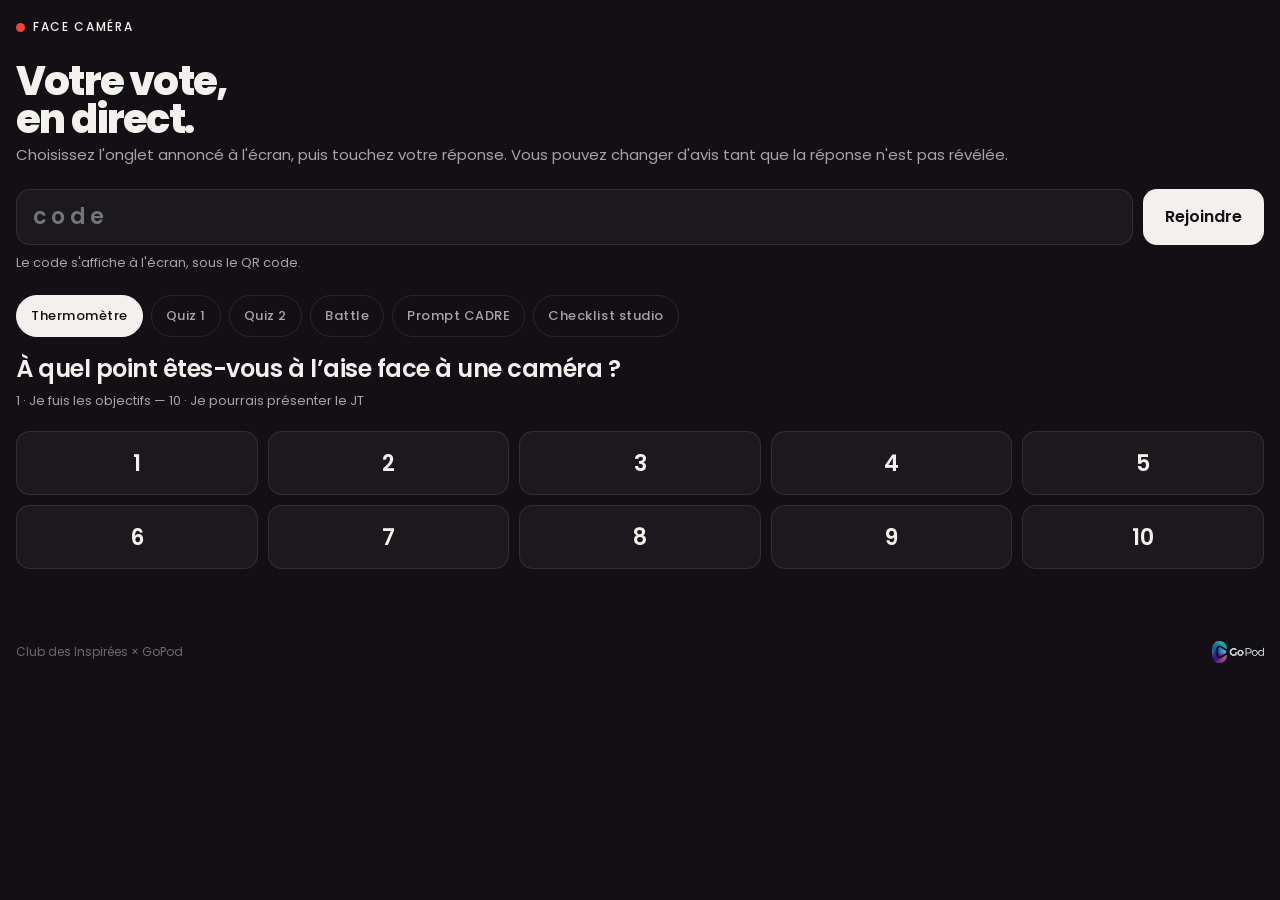
==== v/index.html @ 8ddbfb66 "Présentation Face caméra : version web animée avec votes en direct Co-Authored-By: Claude Opus 5.5 <" ====
<!doctype html>
<html lang="fr">
<head>
<meta charset="utf-8">
<meta name="viewport" content="width=device-width,initial-scale=1,viewport-fit=cover">
<meta name="theme-color" content="#121014">
<title>Face caméra · Vote</title>
<style>
@font-face{font-family:Poppins;src:url(../fonts/poppins-latin-400-normal.woff2) format('woff2');font-weight:400;font-display:swap}
@font-face{font-family:Poppins;src:url(../fonts/poppins-latin-500-normal.woff2) format('woff2');font-weight:500;font-display:swap}
@font-face{font-family:Poppins;src:url(../fonts/poppins-latin-600-normal.woff2) format('woff2');font-weight:600;font-display:swap}
@font-face{font-family:Poppins;src:url(../fonts/poppins-latin-800-normal.woff2) format('woff2');font-weight:800;font-display:swap}
:root{--bg:#121014;--card:#1C191E;--ink:#F3F1EE;--mute:#A9A3A6;--dim:#6E676B;--line:rgba(243,241,238,.10);--blue:#2F7BF0;--rec:#F0443A;--ease:cubic-bezier(.16,1,.3,1)}
*{box-sizing:border-box;margin:0;padding:0;-webkit-tap-highlight-color:transparent}
html,body{background:var(--bg);color:var(--ink);font-family:Poppins,system-ui,sans-serif}
body{min-height:100svh;padding:max(18px,env(safe-area-inset-top)) 16px calc(28px + env(safe-area-inset-bottom))}
header{display:flex;align-items:center;justify-content:space-between;font-size:12px;letter-spacing:.14em;text-transform:uppercase;color:var(--mute);font-weight:500}
.rec{display:flex;align-items:center;gap:8px;color:var(--ink)}.rec i{width:9px;height:9px;border-radius:50%;background:var(--rec);animation:blink 1.6s steps(2) infinite}
@keyframes blink{50%{opacity:.25}}
h1{font-size:40px;font-weight:800;letter-spacing:-.045em;line-height:.95;margin:26px 0 6px}
.lead{color:var(--mute);font-size:15px;line-height:1.5}
nav{display:flex;gap:8px;overflow-x:auto;margin:22px -16px 18px;padding:0 16px;scrollbar-width:none}
nav::-webkit-scrollbar{display:none}
nav button{flex:none;border:1px solid var(--line);background:transparent;color:var(--mute);font:500 13px Poppins;letter-spacing:.04em;padding:10px 14px;border-radius:999px}
nav button[aria-selected=true]{background:var(--ink);color:var(--bg);border-color:var(--ink)}
.panel{display:none}.panel.on{display:block;animation:in .5s var(--ease)}
@keyframes in{from{opacity:0;transform:translateY(12px)}}
.q{font-size:24px;font-weight:600;letter-spacing:-.02em;line-height:1.2}
.hint{color:var(--mute);font-size:13px;margin-top:8px}
.opts{display:grid;gap:10px;margin-top:20px}
.opts.scale{grid-template-columns:repeat(5,1fr)}
.opt{display:flex;align-items:center;gap:14px;min-height:64px;border:1px solid var(--line);background:var(--card);color:var(--ink);font:600 18px Poppins;letter-spacing:-.01em;padding:0 18px;border-radius:14px;text-align:left;transition:transform .15s var(--ease),background .25s,border-color .25s}
.opt:active{transform:scale(.97)}
.opt b{flex:none;width:34px;height:34px;border-radius:50%;border:1px solid rgba(243,241,238,.25);display:grid;place-items:center;font-size:14px}
.scale .opt{justify-content:center;padding:0;font-size:22px}
.opt.sel{background:var(--blue);border-color:var(--blue)}.opt.sel b{border-color:#fff;background:#fff;color:var(--blue)}
.status{min-height:22px;margin-top:16px;font-size:14px;color:var(--mute)}
.status.ok{color:var(--ink)}.status.err{color:var(--rec)}
pre{white-space:pre-wrap;font:400 15px/1.55 Poppins;background:var(--card);border:1px solid var(--line);border-radius:14px;padding:18px;margin-top:16px}
pre mark{background:rgba(47,123,240,.22);color:var(--ink);border-radius:4px;padding:0 3px}
.btn{display:block;width:100%;margin-top:14px;min-height:56px;border:0;border-radius:14px;background:var(--ink);color:var(--bg);font:600 16px Poppins}
ol{list-style:none;counter-reset:r;margin-top:16px;display:grid;gap:10px}
ol li{counter-increment:r;background:var(--card);border:1px solid var(--line);border-radius:14px;padding:14px 16px 14px 52px;position:relative;font-size:15px;line-height:1.45}
ol li:before{content:counter(r);position:absolute;left:16px;top:13px;width:24px;height:24px;border-radius:50%;background:var(--blue);display:grid;place-items:center;font-size:12px;font-weight:600}
.check li{padding-left:56px;cursor:pointer}.check li:before{content:"";background:transparent;border:1.5px solid var(--mute);border-radius:7px}
.check li.on{color:var(--mute);text-decoration:line-through}.check li.on:before{background:var(--blue);border-color:var(--blue)}
.code{display:flex;gap:10px;margin-top:22px}
.code input{flex:1;min-height:56px;border:1px solid var(--line);background:var(--card);color:var(--ink);font:600 22px Poppins;letter-spacing:.2em;text-transform:lowercase;border-radius:14px;padding:0 16px}
.code .btn{width:auto;margin:0;padding:0 22px}
footer{margin-top:34px;display:flex;justify-content:space-between;align-items:center;color:var(--dim);font-size:12px}
footer img{height:22px;opacity:.8}
@media (prefers-reduced-motion:reduce){*{animation:none!important;transition:none!important}}
</style>
</head>
<body>
<header><span class="rec"><i></i>Face caméra</span><span id="room"></span></header>
<h1>Votre vote,<br>en direct.</h1>
<p class="lead" id="lead">Choisissez l'onglet annoncé à l'écran, puis touchez votre réponse. Vous pouvez changer d'avis tant que la réponse n'est pas révélée.</p>

<div id="join" hidden>
  <div class="code"><input id="codeIn" maxlength="6" placeholder="code" autocomplete="off" autocapitalize="off"><button class="btn" id="codeBtn">Rejoindre</button></div>
  <p class="hint">Le code s'affiche à l'écran, sous le QR code.</p>
</div>

<nav id="tabs" role="tablist"></nav>
<main id="panels"></main>

<footer><span>Club des Inspirées × GoPod</span><img src="../media/logo-blanc.png" alt="GoPod"></footer>

<script src="../polls.js"></script>
<script>
(function(){
  var P = FC.polls, keys = Object.keys(P);
  var h = location.hash.replace('#','').split('.');
  var room = (h[0]||'').toLowerCase().replace(/[^a-z0-9]/g,'');
  var start = h[1] || null;
  var vid; try{ vid = localStorage.getItem('fc-voter'); if(!vid){ vid = Math.random().toString(36).slice(2,10); localStorage.setItem('fc-voter', vid);} }catch(e){ vid = Math.random().toString(36).slice(2,10); }
  var mine = {}; try{ mine = JSON.parse(localStorage.getItem('fc-mine-'+room)||'{}'); }catch(e){}

  var tabs = document.getElementById('tabs'), panels = document.getElementById('panels');
  function esc(s){ return String(s).replace(/[&<>]/g,function(c){return {'&':'&amp;','<':'&lt;','>':'&gt;'}[c];}); }

  function addTab(id, label){
    var b = document.createElement('button'); b.textContent = label; b.setAttribute('role','tab'); b.dataset.id = id;
    b.onclick = function(){ select(id); history.replaceState(null,'','#'+room+'.'+id); };
    tabs.appendChild(b);
    var p = document.createElement('section'); p.className = 'panel'; p.id = 'p-'+id; panels.appendChild(p); return p;
  }
  function select(id){
    [].forEach.call(tabs.children,function(b){ b.setAttribute('aria-selected', b.dataset.id===id); if(b.dataset.id===id) b.scrollIntoView({inline:'center',block:'nearest'}); });
    [].forEach.call(panels.children,function(p){ p.classList.toggle('on', p.id==='p-'+id); });
  }

  if(!room){
    document.getElementById('join').hidden = false;
    document.getElementById('codeBtn').onclick = function(){ var c = document.getElementById('codeIn').value.trim().toLowerCase(); if(c){ location.hash = c; location.reload(); } };
  } else {
    document.getElementById('room').textContent = 'Salle ' + room;
  }

  keys.forEach(function(k){
    var c = P[k], p = addTab(k, c.tab);
    var html = '<p class="q">'+esc(c.question)+'</p>' + (c.hint?'<p class="hint">'+esc(c.hint)+'</p>':'') + '<div class="opts'+(c.scale?' scale':'')+'">';
    c.opts.forEach(function(o,i){
      html += '<button class="opt" data-a="'+o+'">' + (c.scale ? esc(o) : '<b>'+esc(o.length>2?o[0]:o)+'</b>'+esc(c.labels?c.labels[i]:o)) + '</button>';
    });
    html += '</div><p class="status" aria-live="polite"></p>';
    p.innerHTML = html;
    var st = p.querySelector('.status');
    function mark(a){ [].forEach.call(p.querySelectorAll('.opt'),function(b){ b.classList.toggle('sel', b.dataset.a===a); }); }
    if(mine[k]) { mark(mine[k]); st.textContent = 'Votre vote est enregistré.'; st.className='status ok'; }
    [].forEach.call(p.querySelectorAll('.opt'),function(b){
      b.onclick = function(){
        if(!room){ st.textContent = 'Entrez d’abord le code affiché à l’écran.'; st.className='status err'; return; }
        var a = b.dataset.a; mark(a); if(navigator.vibrate) navigator.vibrate(12);
        st.textContent = 'Envoi…'; st.className = 'status';
        send({q:k,a:a,v:vid}, 0, function(ok, msg){
          if(ok){ mine[k]=a; try{localStorage.setItem('fc-mine-'+room, JSON.stringify(mine));}catch(e){} st.textContent='Vote envoyé ✓  Vous pouvez encore changer d’avis.'; st.className='status ok'; }
          else { st.textContent = msg; st.className='status err'; }
        });
      };
    });
  });

  function send(obj, attempt, cb){
    fetch(FC.relay + FC.topic(room), {method:'POST', body: JSON.stringify(obj)})
      .then(function(r){
        if(r.ok) return cb(true);
        if(r.status===429 && attempt<4) { cb(false,'Beaucoup de votes en même temps, nouvel essai…'); return setTimeout(function(){ send(obj, attempt+1, cb); }, 2500*(attempt+1)); }
        cb(false,'Le vote n’est pas passé (erreur '+r.status+'). Touchez à nouveau votre réponse.');
      })
      .catch(function(){
        if(attempt<3) return setTimeout(function(){ send(obj, attempt+1, cb); }, 1500*(attempt+1));
        cb(false,'Pas de connexion. Vérifiez le réseau puis touchez à nouveau votre réponse.');
      });
  }

  // Le prompt CADRE à copier
  var pp = addTab('prompt','Prompt CADRE');
  pp.innerHTML = '<p class="q">Votre prompt, prêt à l’emploi</p><p class="hint">Remplacez chaque [crochet] par du concret : un vrai métier, une vraie cliente.</p><pre>'+esc(FC.prompt).replace(/\[([^\]]+)\]/g,'<mark>[$1]</mark>')+'</pre><button class="btn" id="copy">Copier le prompt</button><p class="q" style="margin-top:30px;font-size:20px">Puis les 5 relances</p><ol>'+FC.relances.map(function(r){return '<li>« '+esc(r)+' »</li>';}).join('')+'</ol>';
  pp.querySelector('#copy').onclick = function(){
    var b=this, t=FC.prompt;
    (navigator.clipboard ? navigator.clipboard.writeText(t) : Promise.reject()).then(function(){ b.textContent='Copié ✓'; },function(){
      var ta=document.createElement('textarea'); ta.value=t; document.body.appendChild(ta); ta.select(); try{document.execCommand('copy'); b.textContent='Copié ✓';}catch(e){} ta.remove();
    });
  };
  // Checklist
  var pc = addTab('checklist','Checklist studio');
  pc.innerHTML = '<p class="q">Avant d’entrer en studio</p><ol class="check">'+FC.checklist.map(function(r){return '<li>'+esc(r)+'</li>';}).join('')+'</ol>';
  [].forEach.call(pc.querySelectorAll('li'),function(li){ li.onclick=function(){ li.classList.toggle('on'); }; });

  select(start && (P[start]||start==='prompt'||start==='checklist') ? start : keys[0]);
})();
</script>
</body>
</html>
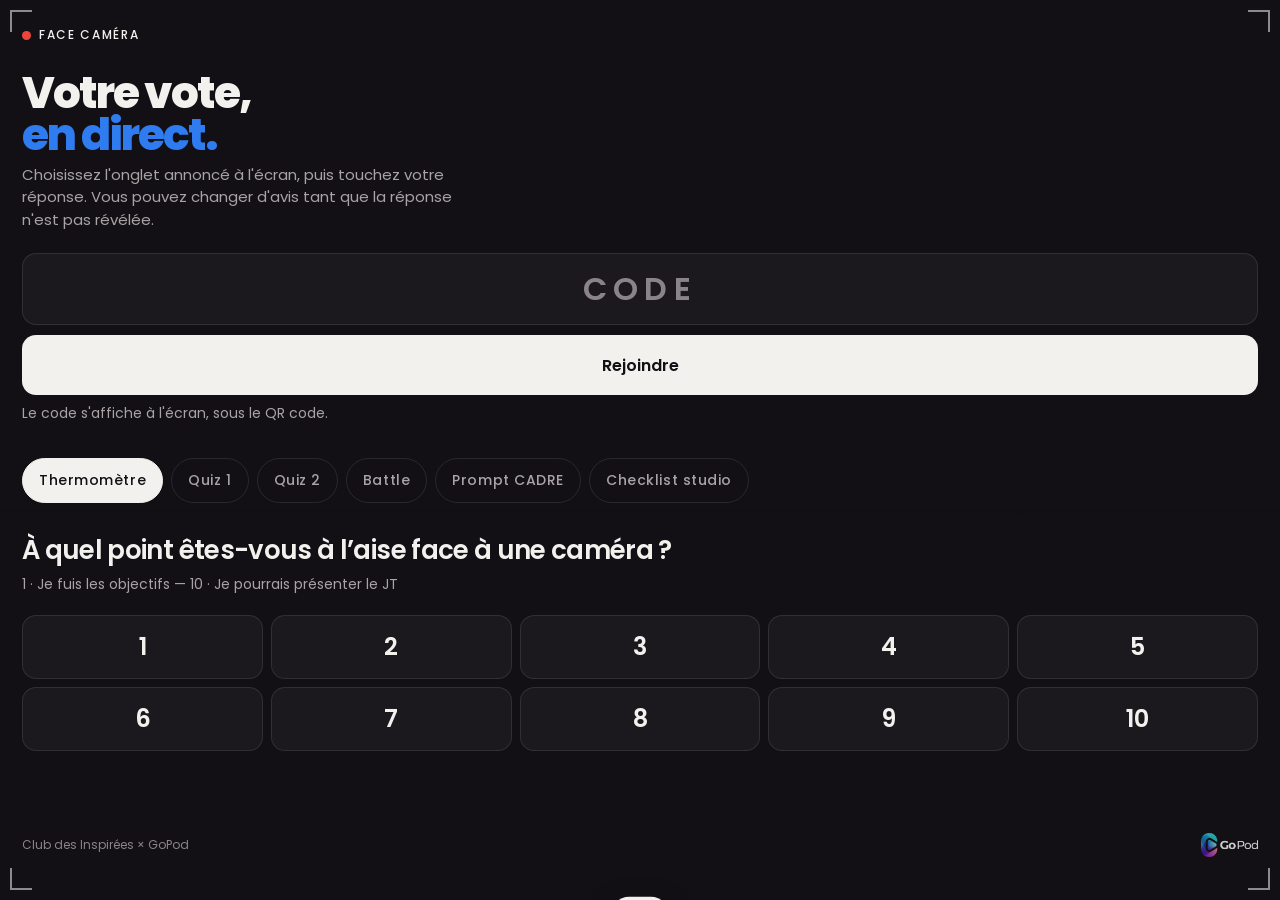
==== commit 7808ee3b: "Passe Awwwards : lisibilité en projection, équilibre des pages, curseur viseur, page de vote retrava" ====
--- a/v/index.html
+++ b/v/index.html
@@ -49,22 +49,60 @@
 .code .btn{width:auto;margin:0;padding:0 22px}
 footer{margin-top:34px;display:flex;justify-content:space-between;align-items:center;color:var(--dim);font-size:12px}
 footer img{height:22px;opacity:.8}
+
+/* passe Awwwards : cadre viseur, lisibilité, zone du pouce, retour de vote */
+:root{--dim:#8A8387}
+.vf{position:fixed;inset:max(10px,env(safe-area-inset-top)) 10px max(10px,env(safe-area-inset-bottom));pointer-events:none;z-index:0}
+.vf i{position:absolute;width:22px;height:22px;border:2px solid rgba(243,241,238,.55)}
+.vf i:nth-child(1){left:0;top:0;border-right:0;border-bottom:0}.vf i:nth-child(2){right:0;top:0;border-left:0;border-bottom:0}
+.vf i:nth-child(3){left:0;bottom:0;border-right:0;border-top:0}.vf i:nth-child(4){right:0;bottom:0;border-left:0;border-top:0}
+body{padding-left:22px;padding-right:22px;padding-top:max(26px,calc(env(safe-area-inset-top) + 16px));position:relative}
+header,h1,.lead,nav,main,footer,#join{position:relative;z-index:1}
+h1{font-size:44px;margin:28px 0 8px}
+h1 span{color:var(--blue)}
+.lead{font-size:15px;max-width:30em}
+nav{position:sticky;top:0;z-index:5;margin:22px -22px 20px;padding:12px 22px;background:linear-gradient(var(--bg) 75%,rgba(18,16,20,0))}
+nav button{font-size:14px;padding:11px 16px}
+.q{font-size:26px;letter-spacing:-.025em;line-height:1.18}
+.hint{font-size:14px}
+.opt{min-height:68px;font-size:19px;border-radius:16px}
+.opts.scale{gap:8px}
+.scale .opt{min-height:64px;font-size:24px;border-radius:14px}
+.opt.sel{box-shadow:0 0 0 4px rgba(47,123,240,.22)}
+.opt .tick{margin-left:auto;width:22px;height:22px;opacity:0;transform:scale(.4);transition:opacity .25s,transform .35s cubic-bezier(.34,1.56,.64,1)}
+.opt.sel .tick{opacity:1;transform:none}
+.status{font-size:15px}
+#toast{position:fixed;left:50%;bottom:calc(18px + env(safe-area-inset-bottom));transform:translate(-50%,140%);z-index:20;display:flex;align-items:center;gap:10px;background:var(--ink);color:var(--bg);font:600 15px Poppins;padding:14px 20px;border-radius:999px;box-shadow:0 12px 30px rgba(0,0,0,.35);transition:transform .45s var(--ease);white-space:nowrap}
+#toast.on{transform:translate(-50%,0)}
+#toast.err{background:var(--rec);color:#fff}
+#toast i{width:9px;height:9px;border-radius:50%;background:var(--blue)}
+#toast.err i{background:#fff}
+pre{font-size:16px}
+ol li{font-size:16px}
+#join .code{flex-direction:column}
+.code input{min-height:72px;font-size:32px;text-align:center;letter-spacing:.35em;text-transform:uppercase}
+.code .btn{width:100%;min-height:60px}
+.code input::placeholder{color:var(--dim);letter-spacing:.2em}
+footer{margin-top:44px}
+footer img{height:24px}
 @media (prefers-reduced-motion:reduce){*{animation:none!important;transition:none!important}}
 </style>
 </head>
 <body>
+<div class="vf" aria-hidden="true"><i></i><i></i><i></i><i></i></div>
 <header><span class="rec"><i></i>Face caméra</span><span id="room"></span></header>
-<h1>Votre vote,<br>en direct.</h1>
+<h1>Votre vote,<br><span>en direct.</span></h1>
 <p class="lead" id="lead">Choisissez l'onglet annoncé à l'écran, puis touchez votre réponse. Vous pouvez changer d'avis tant que la réponse n'est pas révélée.</p>
 
 <div id="join" hidden>
-  <div class="code"><input id="codeIn" maxlength="6" placeholder="code" autocomplete="off" autocapitalize="off"><button class="btn" id="codeBtn">Rejoindre</button></div>
+  <div class="code"><input id="codeIn" maxlength="6" placeholder="CODE" autocomplete="off" autocapitalize="off"><button class="btn" id="codeBtn">Rejoindre</button></div>
   <p class="hint">Le code s'affiche à l'écran, sous le QR code.</p>
 </div>
 
 <nav id="tabs" role="tablist"></nav>
 <main id="panels"></main>
 
+<div id="toast" role="status" aria-live="polite"><i></i><span></span></div>
 <footer><span>Club des Inspirées × GoPod</span><img src="../media/logo-blanc.png" alt="GoPod"></footer>
 
 <script src="../polls.js"></script>
@@ -75,6 +113,7 @@
   var room = (h[0]||'').toLowerCase().replace(/[^a-z0-9]/g,'');
   var start = h[1] || null;
   var vid; try{ vid = localStorage.getItem('fc-voter'); if(!vid){ vid = Math.random().toString(36).slice(2,10); localStorage.setItem('fc-voter', vid);} }catch(e){ vid = Math.random().toString(36).slice(2,10); }
+  var toastT; function toast(msg, err){ var t=document.getElementById('toast'); t.querySelector('span').textContent=msg; t.classList.toggle('err',!!err); t.classList.add('on'); clearTimeout(toastT); toastT=setTimeout(function(){t.classList.remove('on');},2600); }
   var mine = {}; try{ mine = JSON.parse(localStorage.getItem('fc-mine-'+room)||'{}'); }catch(e){}
 
   var tabs = document.getElementById('tabs'), panels = document.getElementById('panels');
@@ -102,7 +141,7 @@
     var c = P[k], p = addTab(k, c.tab);
     var html = '<p class="q">'+esc(c.question)+'</p>' + (c.hint?'<p class="hint">'+esc(c.hint)+'</p>':'') + '<div class="opts'+(c.scale?' scale':'')+'">';
     c.opts.forEach(function(o,i){
-      html += '<button class="opt" data-a="'+o+'">' + (c.scale ? esc(o) : '<b>'+esc(o.length>2?o[0]:o)+'</b>'+esc(c.labels?c.labels[i]:o)) + '</button>';
+      html += '<button class="opt" data-a="'+o+'">' + (c.scale ? esc(o) : '<b>'+esc(o.length>2?o[0]:o)+'</b>'+esc(c.labels?c.labels[i]:o)+'<svg class="tick" viewBox="0 0 24 24" fill="none" stroke="#fff" stroke-width="3" stroke-linecap="round" stroke-linejoin="round"><path d="M5 12.5l4.5 4.5L19 7.5"/></svg>') + '</button>';
     });
     html += '</div><p class="status" aria-live="polite"></p>';
     p.innerHTML = html;
@@ -115,8 +154,8 @@
         var a = b.dataset.a; mark(a); if(navigator.vibrate) navigator.vibrate(12);
         st.textContent = 'Envoi…'; st.className = 'status';
         send({q:k,a:a,v:vid}, 0, function(ok, msg){
-          if(ok){ mine[k]=a; try{localStorage.setItem('fc-mine-'+room, JSON.stringify(mine));}catch(e){} st.textContent='Vote envoyé ✓  Vous pouvez encore changer d’avis.'; st.className='status ok'; }
-          else { st.textContent = msg; st.className='status err'; }
+          if(ok){ mine[k]=a; try{localStorage.setItem('fc-mine-'+room, JSON.stringify(mine));}catch(e){} st.textContent='Vote envoyé ✓  Vous pouvez encore changer d’avis.'; st.className='status ok'; toast('Vote envoyé · '+(c.scale?a:(c.labels?c.labels[c.opts.indexOf(a)]:a))); }
+          else { st.textContent = msg; st.className='status err'; toast(msg.split(' (')[0].split('.')[0], true); }
         });
       };
     });
@@ -140,7 +179,7 @@
   pp.innerHTML = '<p class="q">Votre prompt, prêt à l’emploi</p><p class="hint">Remplacez chaque [crochet] par du concret : un vrai métier, une vraie cliente.</p><pre>'+esc(FC.prompt).replace(/\[([^\]]+)\]/g,'<mark>[$1]</mark>')+'</pre><button class="btn" id="copy">Copier le prompt</button><p class="q" style="margin-top:30px;font-size:20px">Puis les 5 relances</p><ol>'+FC.relances.map(function(r){return '<li>« '+esc(r)+' »</li>';}).join('')+'</ol>';
   pp.querySelector('#copy').onclick = function(){
     var b=this, t=FC.prompt;
-    (navigator.clipboard ? navigator.clipboard.writeText(t) : Promise.reject()).then(function(){ b.textContent='Copié ✓'; },function(){
+    (navigator.clipboard ? navigator.clipboard.writeText(t) : Promise.reject()).then(function(){ b.textContent='Copié ✓'; toast('Prompt copié dans le presse-papiers'); },function(){
       var ta=document.createElement('textarea'); ta.value=t; document.body.appendChild(ta); ta.select(); try{document.execCommand('copy'); b.textContent='Copié ✓';}catch(e){} ta.remove();
     });
   };
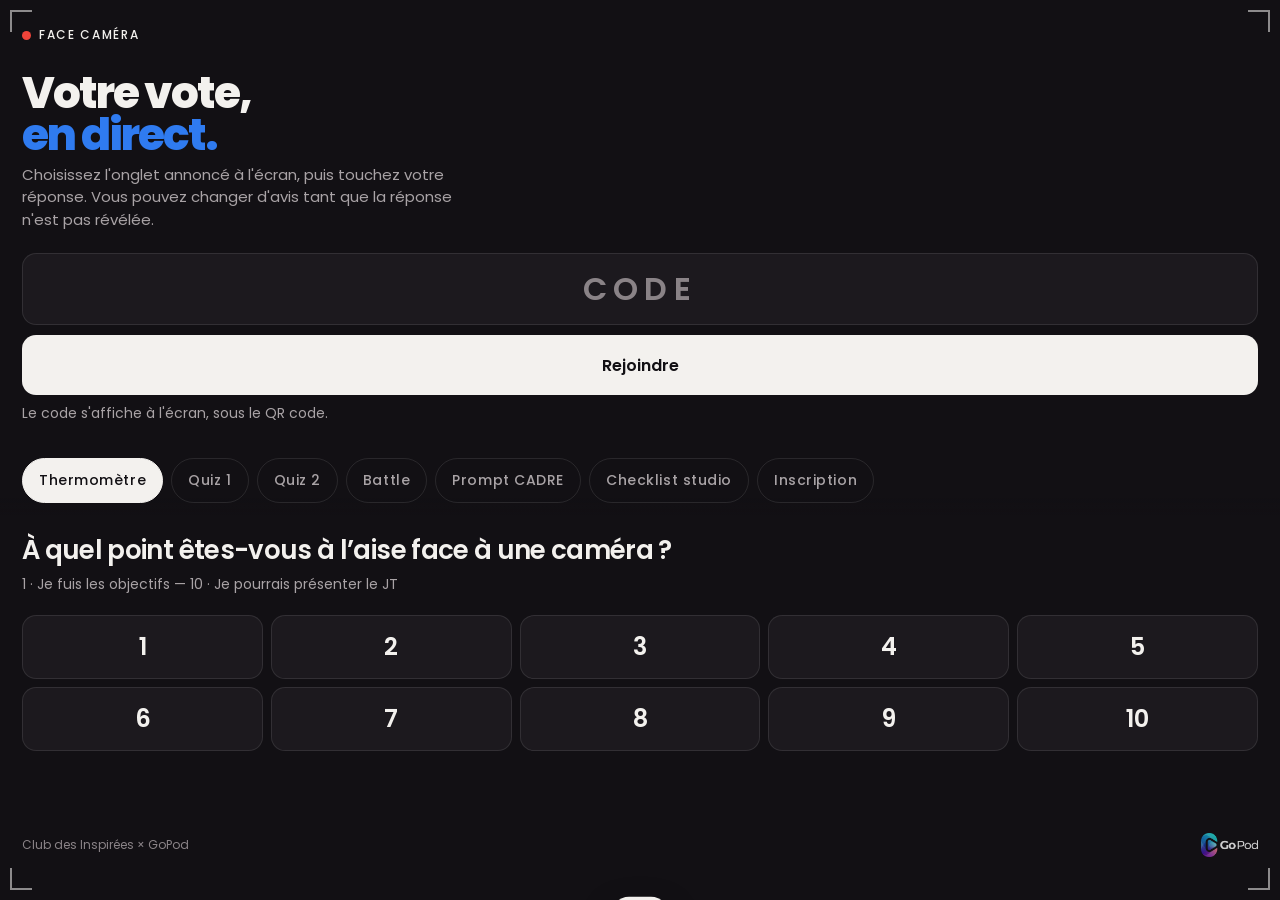
==== commit 2c55ae2e: "Inscription des participantes (page, slide QR, onglet) et attribution Mehrabian Co-Authored-By: Clau" ====
--- a/v/index.html
+++ b/v/index.html
@@ -188,7 +188,11 @@
   pc.innerHTML = '<p class="q">Avant d’entrer en studio</p><ol class="check">'+FC.checklist.map(function(r){return '<li>'+esc(r)+'</li>';}).join('')+'</ol>';
   [].forEach.call(pc.querySelectorAll('li'),function(li){ li.onclick=function(){ li.classList.toggle('on'); }; });
 
-  select(start && (P[start]||start==='prompt'||start==='checklist') ? start : keys[0]);
+  // Inscription
+  var pi = addTab('inscription','Inscription');
+  pi.innerHTML = '<p class="q">Votre vidéo, à votre nom</p><p class="hint">Vos coordonnées et votre numéro de passage, à montrer à la caméra en début de prise.</p><a class="btn" href="../inscription/" style="display:flex;align-items:center;justify-content:center;text-decoration:none">Je m’inscris</a>';
+
+  select(start && (P[start]||start==='prompt'||start==='checklist'||start==='inscription') ? start : keys[0]);
 })();
 </script>
 </body>
